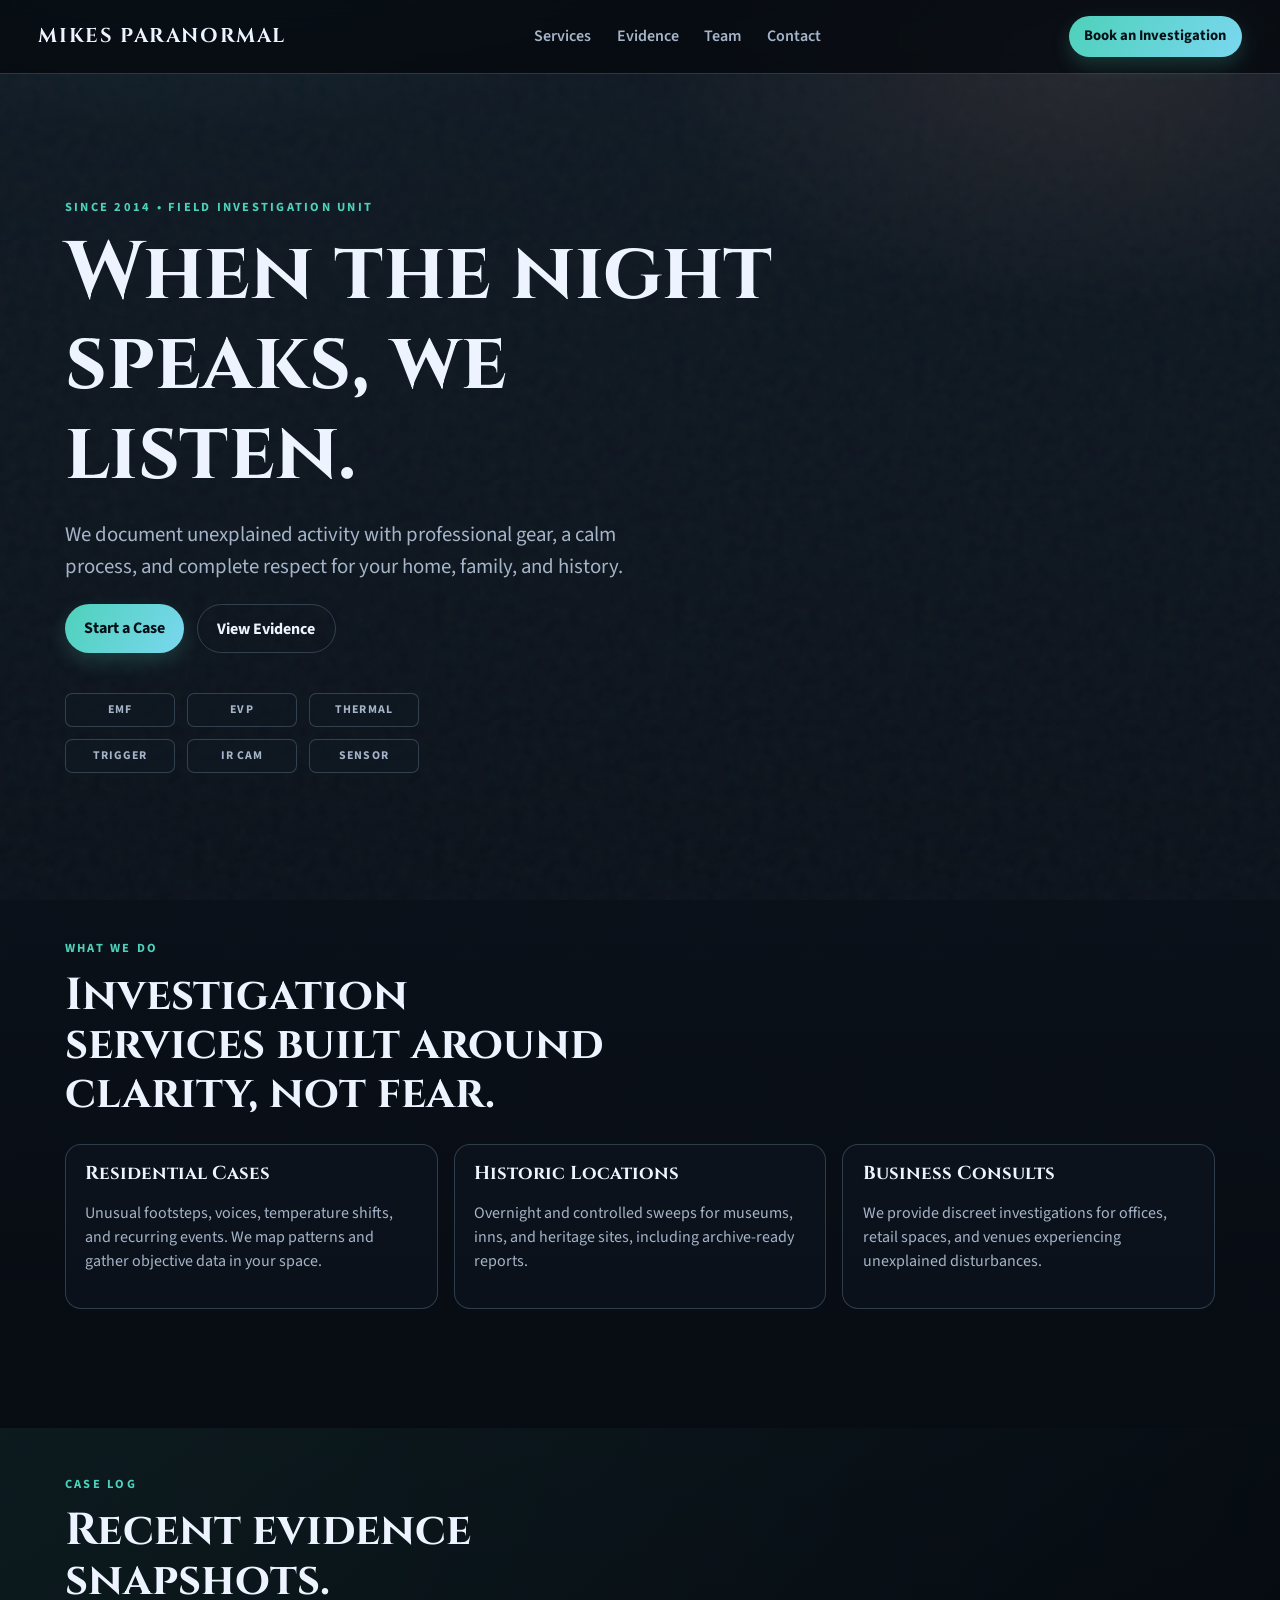
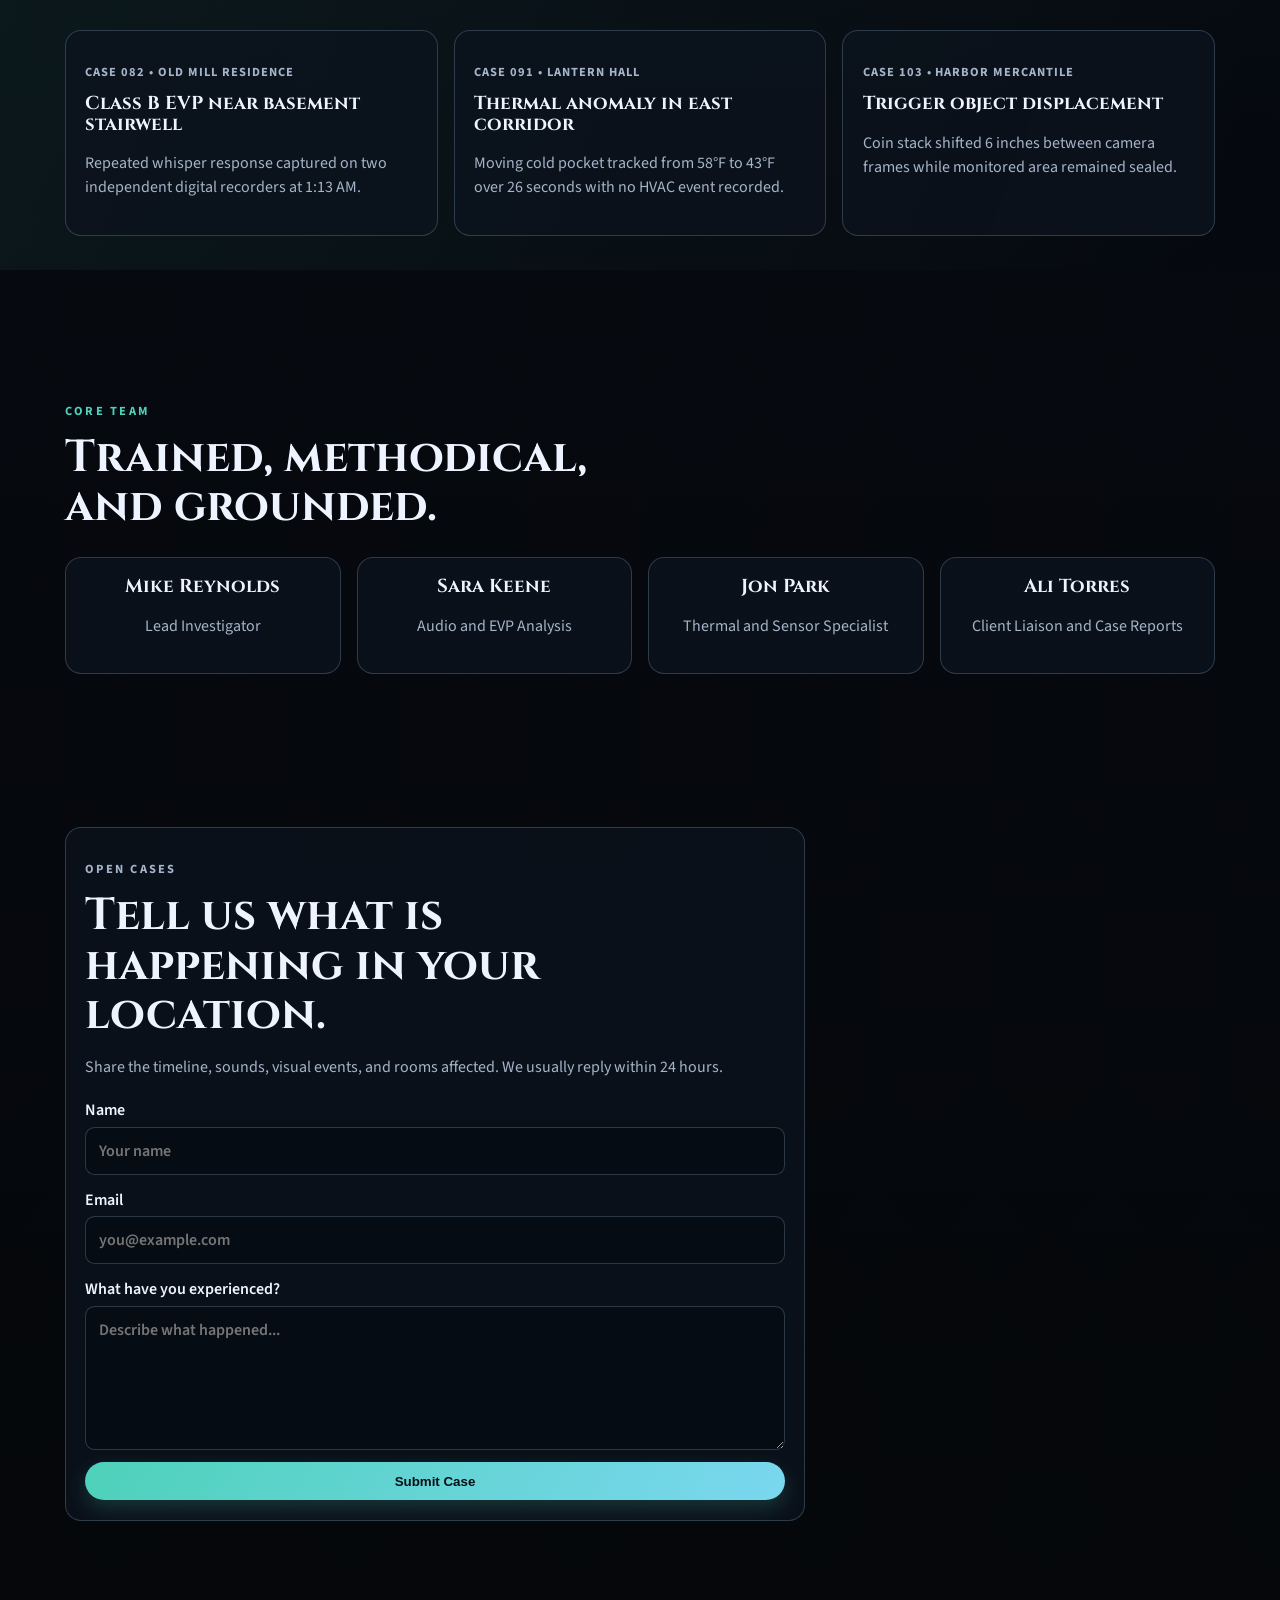
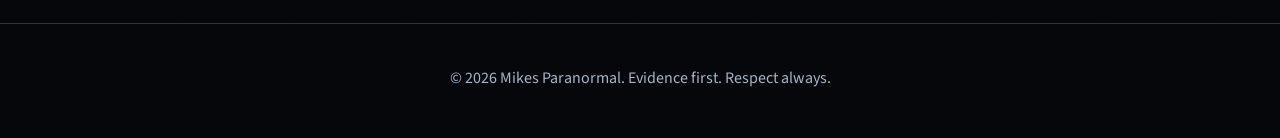
==== index.html @ b60dea85 "Add files via upload" ====
<!DOCTYPE html>
<html lang="en">
  <head>
    <meta charset="UTF-8" />
    <meta name="viewport" content="width=device-width, initial-scale=1.0" />
    <title>Mikes Paranormal | Seek What Lingers</title>
    <meta
      name="description"
      content="Mikes Paranormal offers respectful, evidence-focused paranormal investigations for homes, businesses, and historic locations."
    />
    <link rel="preconnect" href="https://fonts.googleapis.com" />
    <link rel="preconnect" href="https://fonts.gstatic.com" crossorigin />
    <link
      href="https://fonts.googleapis.com/css2?family=Cinzel:wght@500;700;900&family=Source+Sans+3:wght@400;600;700&display=swap"
      rel="stylesheet"
    />
    <link rel="stylesheet" href="styles.css" />
  </head>
  <body>
    <div class="mist"></div>
    <header class="site-header">
      <a class="brand" href="#home">Mikes Paranormal</a>
      <nav class="site-nav">
        <a href="#services">Services</a>
        <a href="#evidence">Evidence</a>
        <a href="#team">Team</a>
        <a href="#contact">Contact</a>
      </nav>
      <a class="btn btn-small" href="#contact">Book an Investigation</a>
    </header>

    <main>
      <section id="home" class="hero section">
        <p class="eyebrow reveal">Since 2014 • Field Investigation Unit</p>
        <h1 class="reveal">When the night speaks, we listen.</h1>
        <p class="hero-copy reveal">
          We document unexplained activity with professional gear, a calm process,
          and complete respect for your home, family, and history.
        </p>
        <div class="hero-actions reveal">
          <a class="btn" href="#contact">Start a Case</a>
          <a class="btn btn-ghost" href="#evidence">View Evidence</a>
        </div>
        <div class="signal-grid reveal" aria-hidden="true">
          <span>EMF</span>
          <span>EVP</span>
          <span>THERMAL</span>
          <span>TRIGGER</span>
          <span>IR CAM</span>
          <span>SENSOR</span>
        </div>
      </section>

      <section id="services" class="section">
        <div class="section-heading reveal">
          <p class="eyebrow">What We Do</p>
          <h2>Investigation services built around clarity, not fear.</h2>
        </div>
        <div class="card-grid">
          <article class="card reveal">
            <h3>Residential Cases</h3>
            <p>
              Unusual footsteps, voices, temperature shifts, and recurring events.
              We map patterns and gather objective data in your space.
            </p>
          </article>
          <article class="card reveal">
            <h3>Historic Locations</h3>
            <p>
              Overnight and controlled sweeps for museums, inns, and heritage sites,
              including archive-ready reports.
            </p>
          </article>
          <article class="card reveal">
            <h3>Business Consults</h3>
            <p>
              We provide discreet investigations for offices, retail spaces, and
              venues experiencing unexplained disturbances.
            </p>
          </article>
        </div>
      </section>

      <section id="evidence" class="section evidence">
        <div class="section-heading reveal">
          <p class="eyebrow">Case Log</p>
          <h2>Recent evidence snapshots.</h2>
        </div>
        <div class="evidence-list">
          <article class="log reveal">
            <p class="log-meta">Case 082 • Old Mill Residence</p>
            <h3>Class B EVP near basement stairwell</h3>
            <p>
              Repeated whisper response captured on two independent digital
              recorders at 1:13 AM.
            </p>
          </article>
          <article class="log reveal">
            <p class="log-meta">Case 091 • Lantern Hall</p>
            <h3>Thermal anomaly in east corridor</h3>
            <p>
              Moving cold pocket tracked from 58°F to 43°F over 26 seconds with
              no HVAC event recorded.
            </p>
          </article>
          <article class="log reveal">
            <p class="log-meta">Case 103 • Harbor Mercantile</p>
            <h3>Trigger object displacement</h3>
            <p>
              Coin stack shifted 6 inches between camera frames while monitored
              area remained sealed.
            </p>
          </article>
        </div>
      </section>

      <section id="team" class="section">
        <div class="section-heading reveal">
          <p class="eyebrow">Core Team</p>
          <h2>Trained, methodical, and grounded.</h2>
        </div>
        <div class="team-grid">
          <article class="member reveal">
            <h3>Mike Reynolds</h3>
            <p>Lead Investigator</p>
          </article>
          <article class="member reveal">
            <h3>Sara Keene</h3>
            <p>Audio and EVP Analysis</p>
          </article>
          <article class="member reveal">
            <h3>Jon Park</h3>
            <p>Thermal and Sensor Specialist</p>
          </article>
          <article class="member reveal">
            <h3>Ali Torres</h3>
            <p>Client Liaison and Case Reports</p>
          </article>
        </div>
      </section>

      <section id="contact" class="section contact">
        <div class="contact-panel reveal">
          <p class="eyebrow">Open Cases</p>
          <h2>Tell us what is happening in your location.</h2>
          <p>
            Share the timeline, sounds, visual events, and rooms affected. We
            usually reply within 24 hours.
          </p>
          <form class="contact-form" action="#" method="post">
            <label>
              Name
              <input type="text" name="name" placeholder="Your name" required />
            </label>
            <label>
              Email
              <input type="email" name="email" placeholder="you@example.com" required />
            </label>
            <label>
              What have you experienced?
              <textarea name="details" rows="5" placeholder="Describe what happened..."></textarea>
            </label>
            <button class="btn" type="submit">Submit Case</button>
          </form>
        </div>
      </section>
    </main>

    <footer class="site-footer">
      <p>© 2026 Mikes Paranormal. Evidence first. Respect always.</p>
    </footer>

    <script src="script.js"></script>
  </body>
</html>
---- styles.css ----
:root {
  --bg-night: #06090f;
  --bg-steel: #0f1924;
  --fog: #89a6c4;
  --ink: #eef4ff;
  --muted: #a5b4c8;
  --signal: #4ed1ba;
  --signal-dim: #2f8b8f;
  --card: rgba(12, 20, 30, 0.78);
  --line: rgba(142, 171, 199, 0.28);
  --danger: #d79a7e;
}

* {
  box-sizing: border-box;
}

html,
body {
  margin: 0;
  padding: 0;
}

body {
  font-family: "Source Sans 3", sans-serif;
  color: var(--ink);
  background:
    radial-gradient(1200px 600px at 15% -5%, rgba(78, 209, 186, 0.12), transparent 50%),
    radial-gradient(900px 500px at 85% 2%, rgba(215, 154, 126, 0.11), transparent 48%),
    linear-gradient(180deg, var(--bg-steel) 0%, var(--bg-night) 52%, #05070a 100%);
  min-height: 100vh;
  line-height: 1.5;
  overflow-x: hidden;
}

.mist {
  position: fixed;
  inset: 0;
  pointer-events: none;
  background: url("data:image/svg+xml,%3Csvg xmlns='http://www.w3.org/2000/svg' width='240' height='240' viewBox='0 0 24 24'%3E%3Cfilter id='n'%3E%3CfeTurbulence type='fractalNoise' baseFrequency='0.85' numOctaves='3' stitchTiles='stitch'/%3E%3C/filter%3E%3Crect width='24' height='24' filter='url(%23n)' opacity='.05'/%3E%3C/svg%3E");
  mix-blend-mode: screen;
  animation: drift 24s linear infinite;
  opacity: 0.65;
  z-index: -1;
}

@keyframes drift {
  from {
    transform: translate3d(0, 0, 0);
  }
  to {
    transform: translate3d(-120px, -90px, 0);
  }
}

.site-header {
  position: sticky;
  top: 0;
  z-index: 40;
  display: grid;
  grid-template-columns: auto 1fr auto;
  align-items: center;
  gap: 1.2rem;
  padding: 1rem clamp(1rem, 3vw, 3rem);
  border-bottom: 1px solid var(--line);
  background: rgba(5, 8, 13, 0.78);
  backdrop-filter: blur(10px);
}

.brand {
  font-family: "Cinzel", serif;
  font-size: clamp(1rem, 2vw, 1.25rem);
  letter-spacing: 0.08em;
  text-transform: uppercase;
  font-weight: 700;
  color: var(--ink);
  text-decoration: none;
}

.site-nav {
  display: flex;
  justify-content: center;
  gap: clamp(0.8rem, 2vw, 1.8rem);
  flex-wrap: wrap;
}

.site-nav a {
  color: var(--muted);
  text-decoration: none;
  font-weight: 600;
}

.site-nav a:hover,
.site-nav a:focus-visible {
  color: var(--signal);
}

.section {
  width: min(1150px, 92vw);
  margin: 0 auto;
  padding: clamp(3rem, 6vw, 5.5rem) 0;
}

.hero {
  padding-top: clamp(4rem, 10vw, 7rem);
}

.eyebrow {
  text-transform: uppercase;
  letter-spacing: 0.18em;
  color: var(--signal);
  font-size: 0.78rem;
  font-weight: 700;
}

h1,
h2,
h3 {
  font-family: "Cinzel", serif;
  margin: 0;
  line-height: 1.1;
}

h1 {
  font-size: clamp(2.1rem, 8vw, 5.1rem);
  max-width: 14ch;
  margin-top: 0.7rem;
}

h2 {
  font-size: clamp(1.45rem, 4vw, 2.8rem);
  margin-top: 0.6rem;
  max-width: 19ch;
}

.hero-copy {
  font-size: clamp(1rem, 2.2vw, 1.3rem);
  color: var(--muted);
  max-width: 60ch;
}

.hero-actions {
  display: flex;
  gap: 0.8rem;
  flex-wrap: wrap;
  margin-top: 1.4rem;
}

.btn {
  border: 0;
  border-radius: 999px;
  padding: 0.72rem 1.2rem;
  text-decoration: none;
  color: #041017;
  background: linear-gradient(120deg, var(--signal), #7ad7ef);
  font-weight: 700;
  cursor: pointer;
  box-shadow: 0 8px 20px rgba(78, 209, 186, 0.2);
  transition: transform 0.24s ease, box-shadow 0.24s ease;
}

.btn:hover,
.btn:focus-visible {
  transform: translateY(-2px);
  box-shadow: 0 14px 30px rgba(78, 209, 186, 0.28);
}

.btn-small {
  padding: 0.58rem 0.95rem;
  font-size: 0.92rem;
}

.btn-ghost {
  color: var(--ink);
  background: transparent;
  border: 1px solid var(--line);
  box-shadow: none;
}

.signal-grid {
  margin-top: 2.5rem;
  display: grid;
  grid-template-columns: repeat(3, minmax(70px, 110px));
  gap: 0.75rem;
}

.signal-grid span {
  border: 1px solid var(--line);
  border-radius: 0.45rem;
  font-size: 0.74rem;
  font-weight: 700;
  letter-spacing: 0.09em;
  color: var(--muted);
  text-align: center;
  padding: 0.45rem 0.3rem;
  background: rgba(15, 25, 36, 0.6);
}

.section-heading {
  margin-bottom: 1.6rem;
}

.card-grid,
.team-grid,
.evidence-list {
  display: grid;
  grid-template-columns: repeat(12, 1fr);
  gap: 1rem;
}

.card,
.member,
.log,
.contact-panel {
  border: 1px solid var(--line);
  border-radius: 1rem;
  padding: 1.2rem;
  background: var(--card);
}

.card {
  grid-column: span 4;
}

.card p,
.log p,
.contact-panel p,
.member p {
  color: var(--muted);
}

.evidence {
  position: relative;
}

.evidence::before {
  content: "";
  position: absolute;
  left: -8vw;
  right: -8vw;
  top: 8%;
  bottom: 8%;
  background: linear-gradient(110deg, rgba(78, 209, 186, 0.08), rgba(6, 9, 15, 0));
  z-index: -1;
}

.log {
  grid-column: span 4;
}

.log-meta {
  color: var(--danger);
  text-transform: uppercase;
  letter-spacing: 0.08em;
  font-weight: 700;
  font-size: 0.78rem;
}

.member {
  grid-column: span 3;
  text-align: center;
}

.contact {
  padding-bottom: clamp(4rem, 8vw, 7rem);
}

.contact-panel {
  max-width: 740px;
}

.contact-form {
  margin-top: 1.2rem;
  display: grid;
  gap: 0.8rem;
}

.contact-form label {
  display: grid;
  gap: 0.3rem;
  font-weight: 600;
}

input,
textarea {
  width: 100%;
  border-radius: 0.6rem;
  border: 1px solid var(--line);
  background: rgba(7, 13, 20, 0.82);
  color: var(--ink);
  padding: 0.68rem 0.78rem;
  font: inherit;
}

input:focus,
textarea:focus {
  outline: 2px solid rgba(78, 209, 186, 0.4);
  border-color: rgba(78, 209, 186, 0.7);
}

.site-footer {
  border-top: 1px solid var(--line);
  text-align: center;
  color: var(--muted);
  padding: 1.6rem 1rem 2rem;
}

.reveal {
  opacity: 0;
  transform: translateY(24px);
  transition: opacity 0.6s ease, transform 0.6s ease;
}

.reveal.visible {
  opacity: 1;
  transform: translateY(0);
}

@media (max-width: 1000px) {
  .site-header {
    grid-template-columns: 1fr;
    justify-items: center;
    gap: 0.8rem;
  }

  .card,
  .log {
    grid-column: span 6;
  }

  .member {
    grid-column: span 6;
  }
}

@media (max-width: 680px) {
  .section {
    width: min(92vw, 580px);
  }

  .card,
  .log,
  .member {
    grid-column: span 12;
  }

  .signal-grid {
    grid-template-columns: repeat(2, minmax(70px, 1fr));
    max-width: 280px;
  }
}
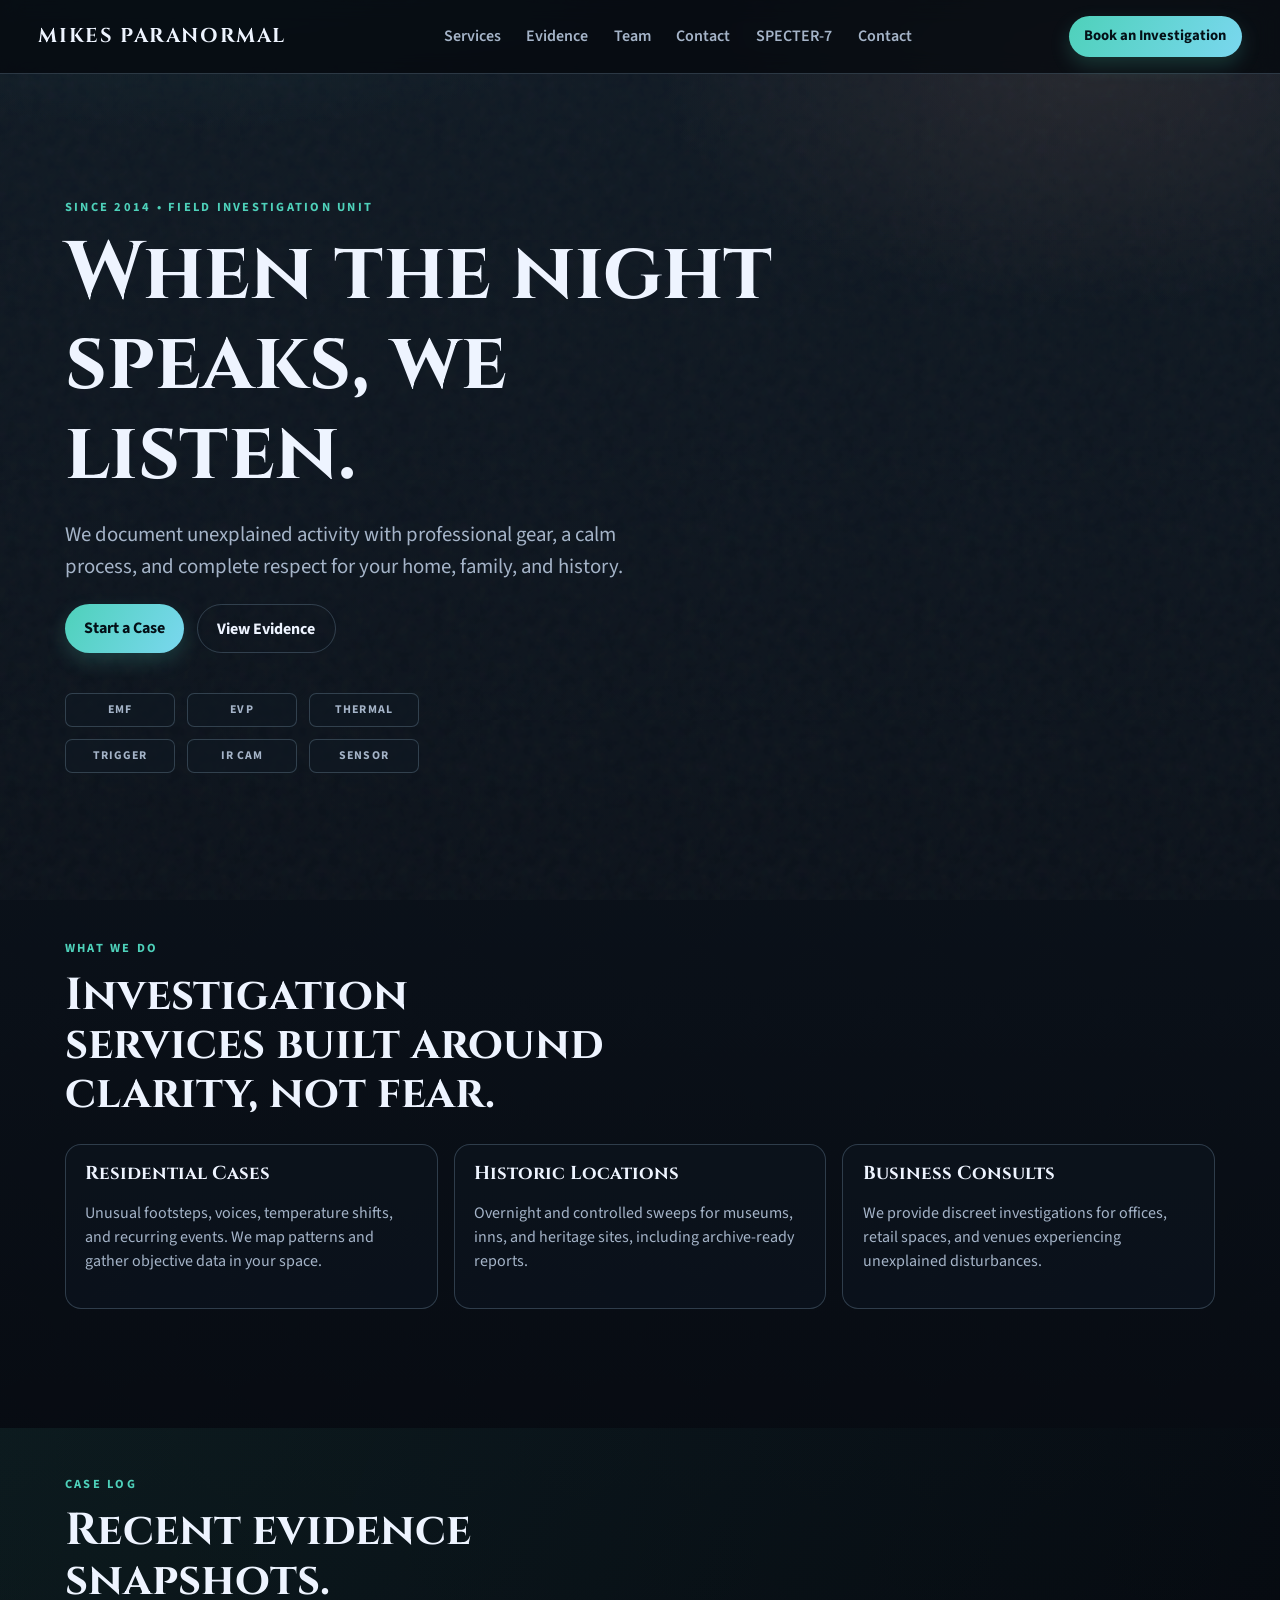
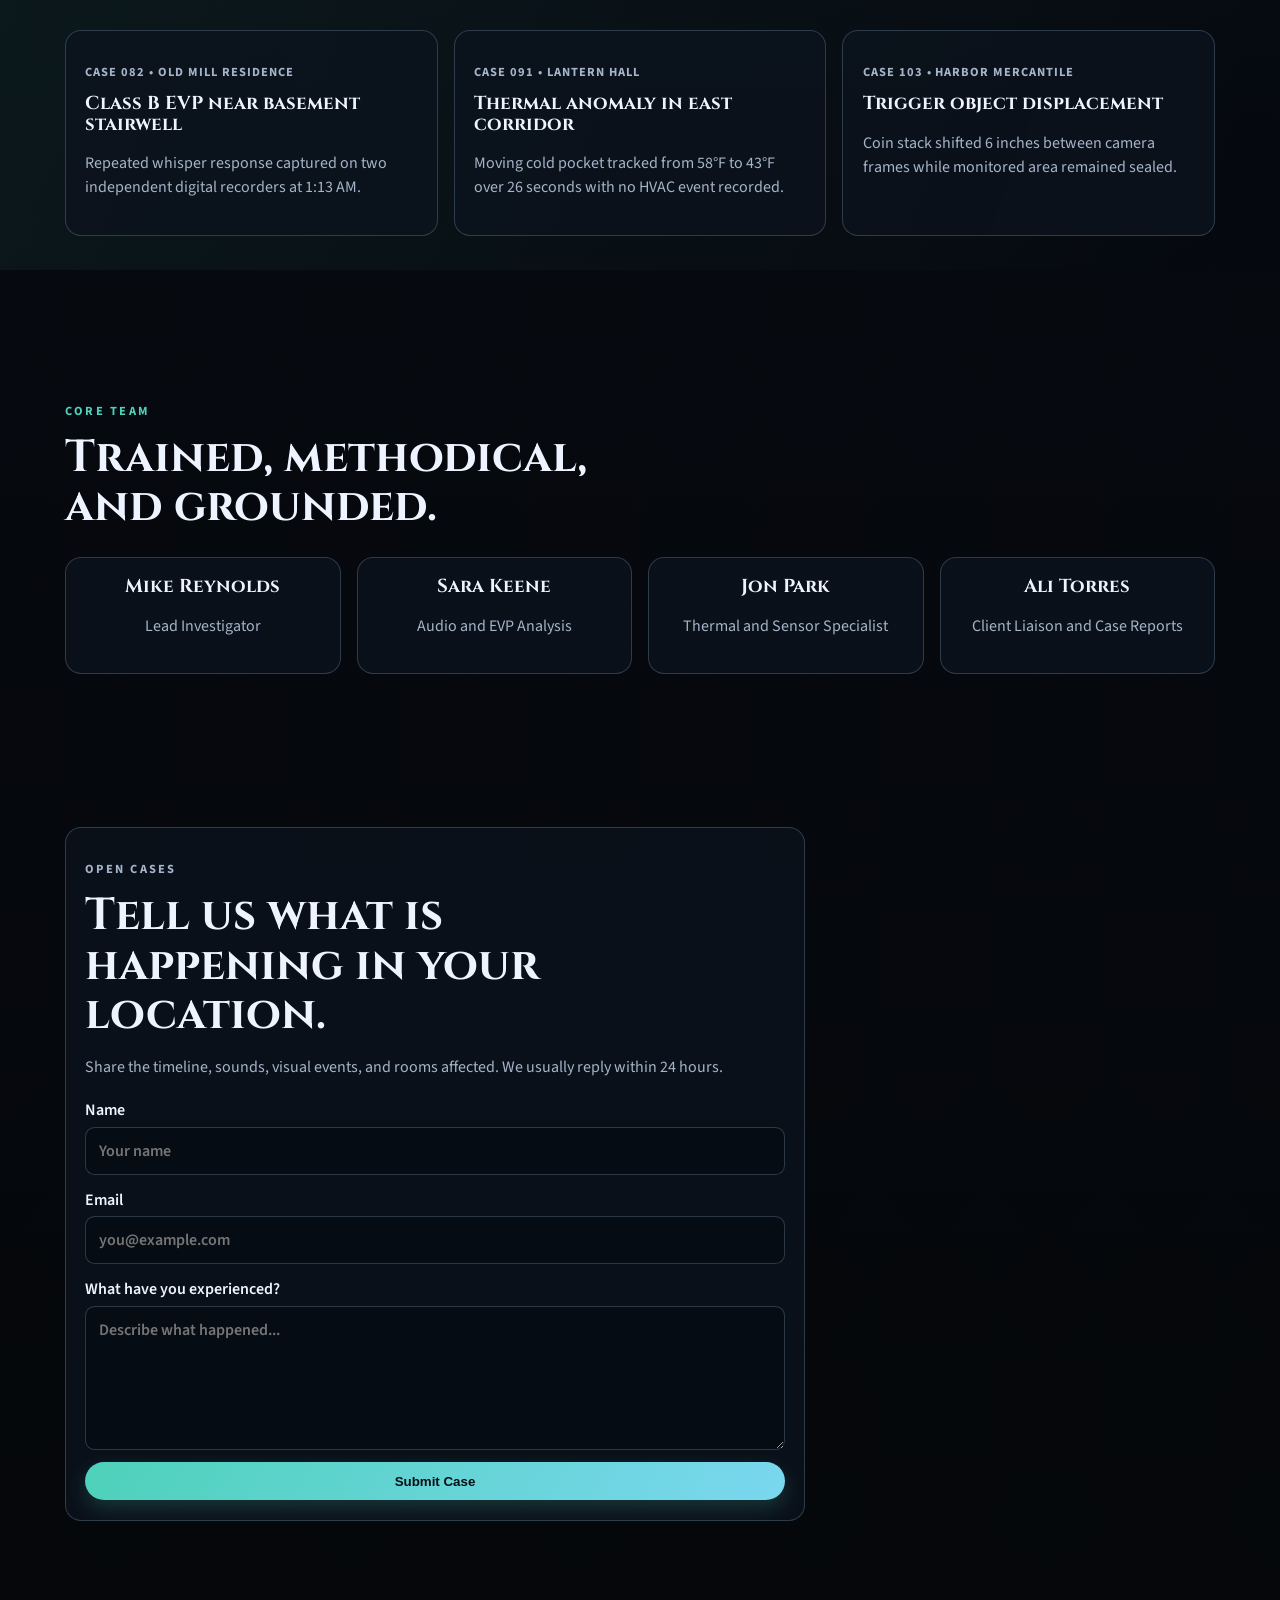
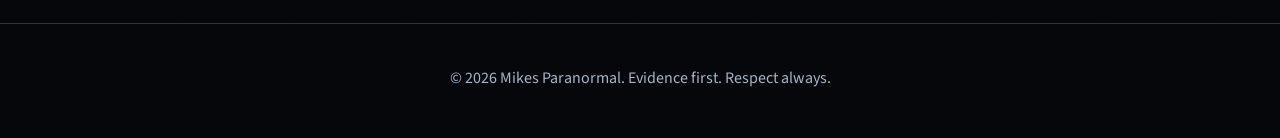
==== commit 7983dc2c: "Update index.html" ====
--- a/index.html
+++ b/index.html
@@ -24,6 +24,8 @@
         <a href="#services">Services</a>
         <a href="#evidence">Evidence</a>
         <a href="#team">Team</a>
+        <a href="#contact">Contact</a>
+        <a href="specter7.html">SPECTER-7</a>
         <a href="#contact">Contact</a>
       </nav>
       <a class="btn btn-small" href="#contact">Book an Investigation</a>
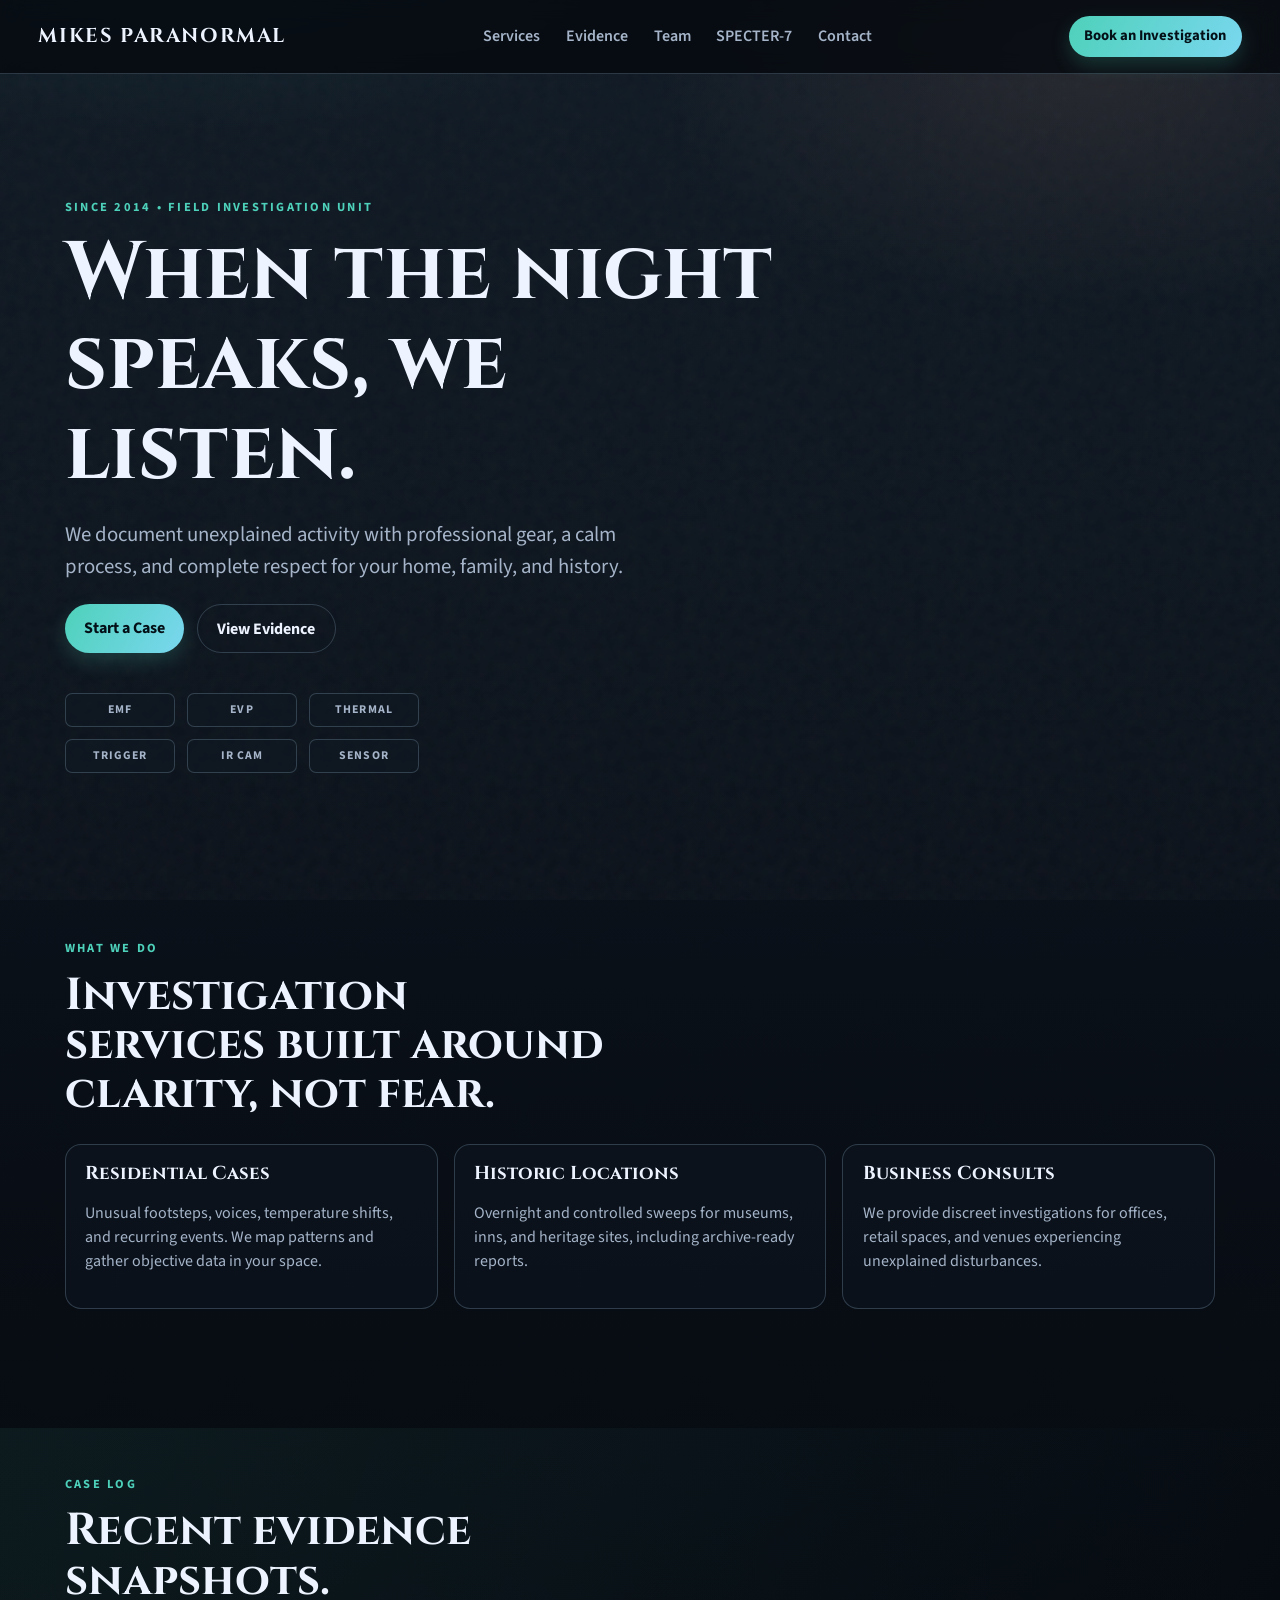
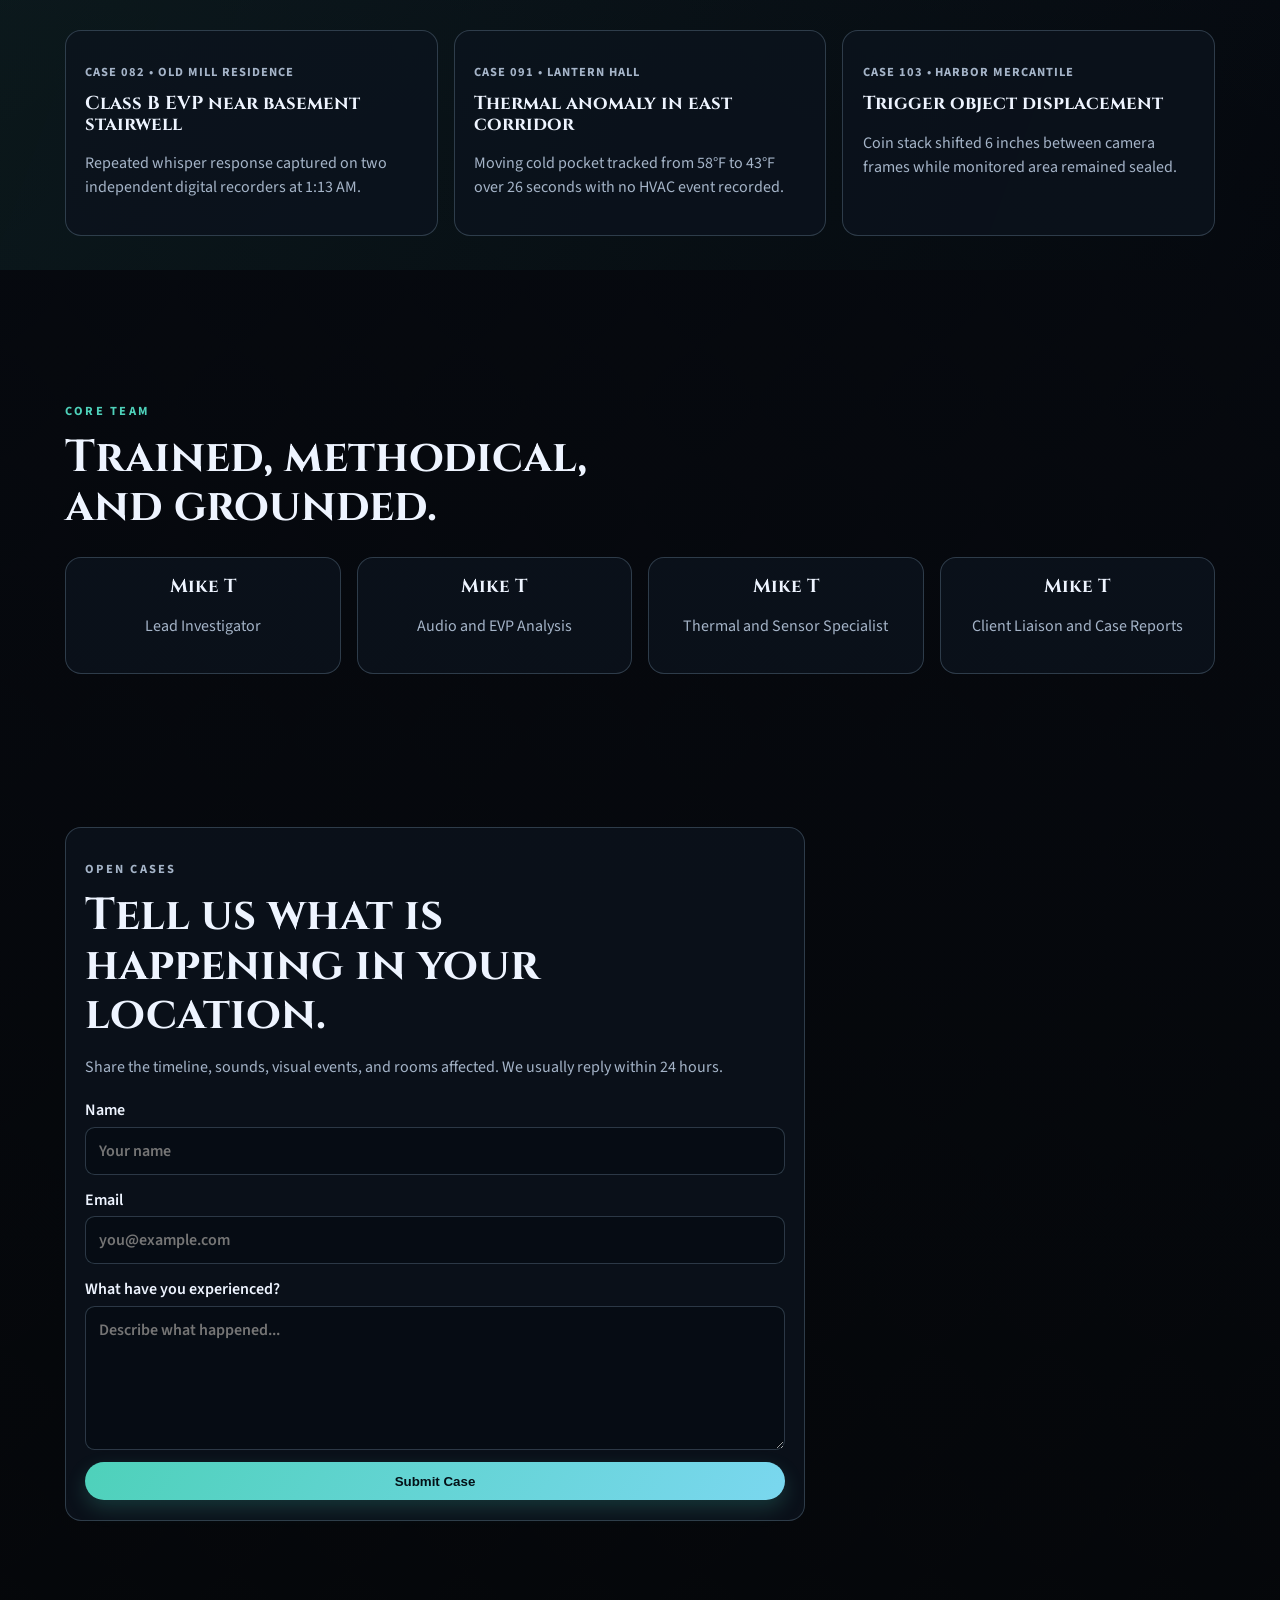
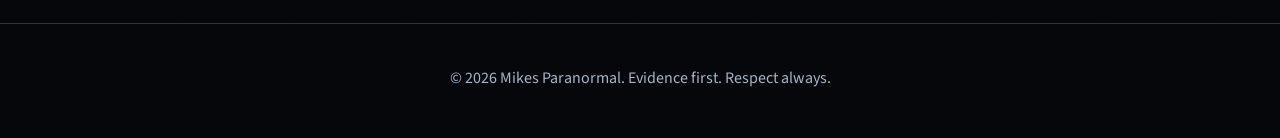
==== commit c3d8e758: "Update index.html" ====
--- a/index.html
+++ b/index.html
@@ -24,7 +24,6 @@
         <a href="#services">Services</a>
         <a href="#evidence">Evidence</a>
         <a href="#team">Team</a>
-        <a href="#contact">Contact</a>
         <a href="specter7.html">SPECTER-7</a>
         <a href="#contact">Contact</a>
       </nav>
@@ -123,19 +122,19 @@
         </div>
         <div class="team-grid">
           <article class="member reveal">
-            <h3>Mike Reynolds</h3>
+            <h3>Mike T</h3>
             <p>Lead Investigator</p>
           </article>
           <article class="member reveal">
-            <h3>Sara Keene</h3>
+            <h3>Mike T</h3>
             <p>Audio and EVP Analysis</p>
           </article>
           <article class="member reveal">
-            <h3>Jon Park</h3>
+            <h3>Mike T</h3>
             <p>Thermal and Sensor Specialist</p>
           </article>
           <article class="member reveal">
-            <h3>Ali Torres</h3>
+            <h3>Mike T</h3>
             <p>Client Liaison and Case Reports</p>
           </article>
         </div>
